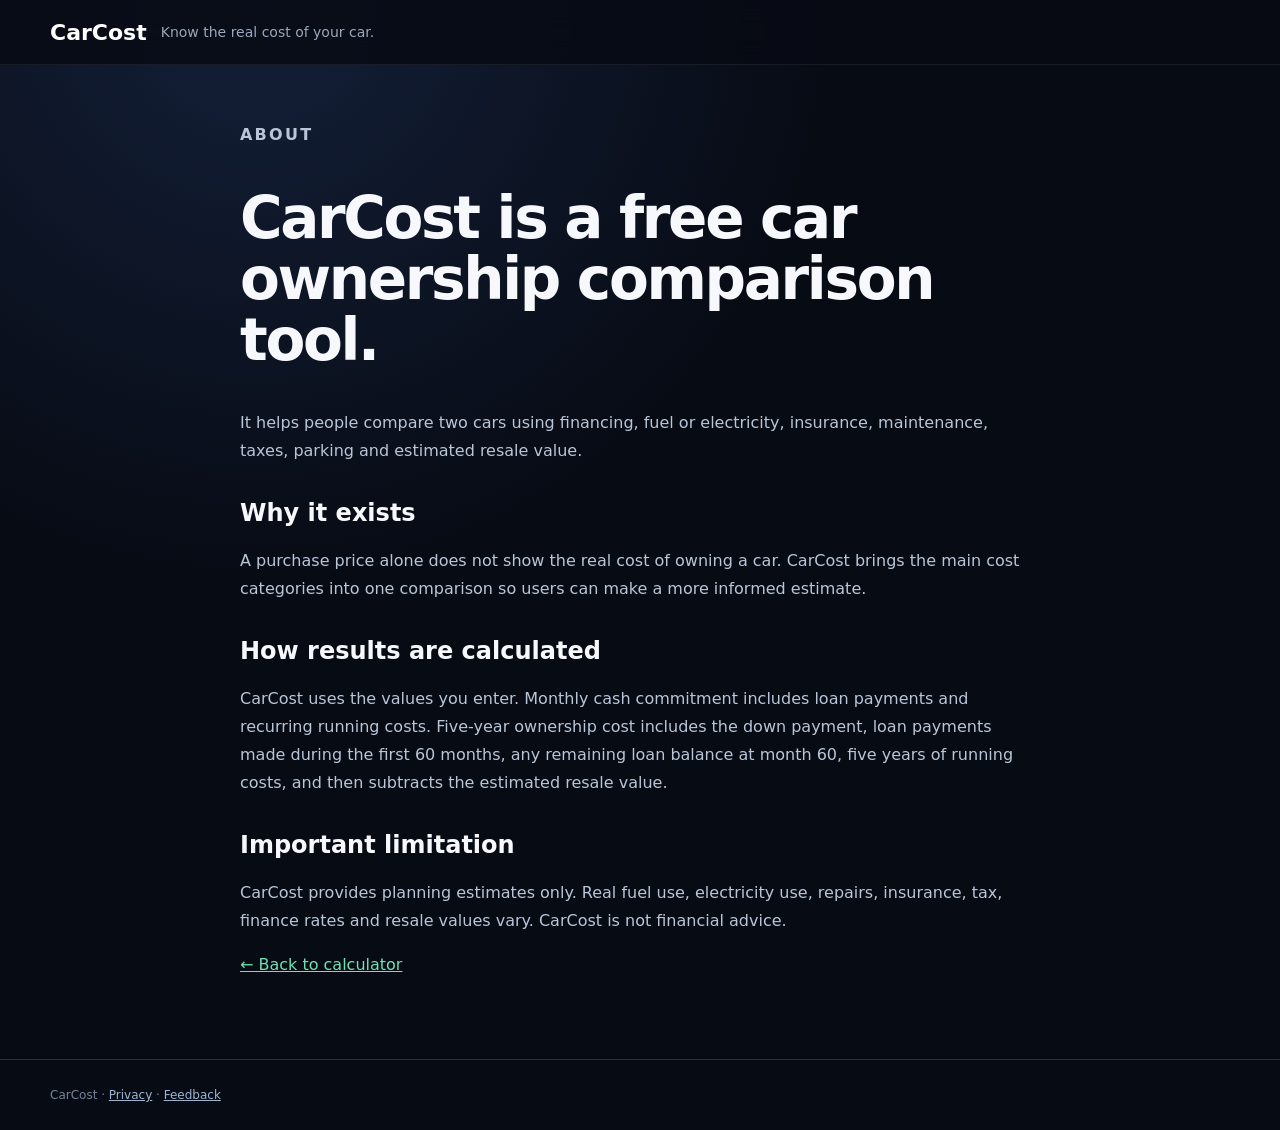
==== about.html @ c175a919 "Add trust and privacy pages" ====
<!doctype html>
<html lang="en">
<head>
  <meta charset="utf-8">
  <meta name="viewport" content="width=device-width,initial-scale=1">
  <title>About CarCost</title>
  <meta name="description" content="Learn how CarCost works and what its car ownership estimates mean.">
  <link rel="canonical" href="https://carcosttools.github.io/CarCost/about.html">
  <link rel="stylesheet" href="styles-v3-1.css">
</head>
<body>
<header class="topbar"><div class="wrap nav"><a class="brand" href="./">CarCost</a><span class="tagline">Know the real cost of your car.</span></div></header>
<main class="wrap legal-page">
  <p class="eyebrow">ABOUT</p>
  <h1>CarCost is a free car ownership comparison tool.</h1>
  <p>It helps people compare two cars using financing, fuel or electricity, insurance, maintenance, taxes, parking and estimated resale value.</p>
  <h2>Why it exists</h2>
  <p>A purchase price alone does not show the real cost of owning a car. CarCost brings the main cost categories into one comparison so users can make a more informed estimate.</p>
  <h2>How results are calculated</h2>
  <p>CarCost uses the values you enter. Monthly cash commitment includes loan payments and recurring running costs. Five-year ownership cost includes the down payment, loan payments made during the first 60 months, any remaining loan balance at month 60, five years of running costs, and then subtracts the estimated resale value.</p>
  <h2>Important limitation</h2>
  <p>CarCost provides planning estimates only. Real fuel use, electricity use, repairs, insurance, tax, finance rates and resale values vary. CarCost is not financial advice.</p>
  <p><a class="text-link" href="./">← Back to calculator</a></p>
</main>
<footer><div class="wrap">CarCost · <a href="privacy.html">Privacy</a> · <a href="https://github.com/carcosttools/CarCost/issues" target="_blank" rel="noopener">Feedback</a></div></footer>
</body>
</html>
---- styles-v3-1.css ----
*{box-sizing:border-box} :root{--bg:#070b14;--panel:#101827;--panel2:#0c1321;--text:#f6f8fc;--muted:#9aa8bd;--line:#243047;--accent:#70e1b2;--accent2:#7ab8ff;--warn:#ffc76b;--bad:#ff7d87} body{margin:0;background:radial-gradient(circle at 20% 0,#142039 0,#070b14 38%);color:var(--text);font-family:Inter,ui-sans-serif,system-ui,-apple-system,BlinkMacSystemFont,"Segoe UI",sans-serif}.wrap{width:min(1180px,calc(100% - 28px));margin:auto}.topbar{position:sticky;top:0;z-index:10;background:rgba(7,11,20,.86);backdrop-filter:blur(14px);border-bottom:1px solid rgba(255,255,255,.07)}.nav{height:64px;display:flex;align-items:center;gap:14px}.brand{font-size:22px;font-weight:900;color:#fff;text-decoration:none}.tagline{color:var(--muted);font-size:14px}.free{margin-left:auto;border:1px solid #285947;color:var(--accent);padding:6px 10px;border-radius:999px;font-size:12px;font-weight:800}.hero{padding:64px 0 34px;max-width:850px}.eyebrow{color:var(--accent);font-size:12px;font-weight:900;letter-spacing:.14em;margin:0 0 10px}.hero h1{font-size:clamp(38px,7vw,72px);line-height:.98;letter-spacing:-.055em;margin:0 0 20px}.hero h1 em{font-style:normal;color:var(--accent)}.hero>p:last-child{color:#b7c3d6;font-size:18px;line-height:1.65;max-width:760px}.card{background:linear-gradient(180deg,rgba(17,25,40,.96),rgba(11,18,31,.96));border:1px solid var(--line);border-radius:18px;box-shadow:0 18px 50px rgba(0,0,0,.18)}.settings{padding:16px;display:grid;grid-template-columns:1fr 1fr 1fr 1.2fr 1.2fr auto auto;gap:12px;align-items:end}.settings label,.form-grid label{font-size:12px;color:var(--muted);font-weight:700;display:grid;gap:7px}input,select{width:100%;background:#080e19;color:#fff;border:1px solid #2a3750;border-radius:10px;padding:12px;font:inherit;outline:none}input:focus,select:focus{border-color:var(--accent2);box-shadow:0 0 0 3px rgba(122,184,255,.12)}.btn{border:0;border-radius:10px;padding:12px 15px;font-weight:800;cursor:pointer;white-space:nowrap}.secondary{background:#17253a;color:#dce8fa;border:1px solid #30415e}.ghost{background:transparent;color:#aebbd0;border:1px solid #2b374c}.compare-grid,.result-grid{display:grid;grid-template-columns:1fr 1fr;gap:18px;margin-top:18px}.car-card{padding:20px}.car-head{display:flex;align-items:center;gap:10px;margin-bottom:18px}.car-dot{width:32px;height:32px;border-radius:9px;background:var(--accent);color:#062117;display:grid;place-items:center;font-weight:950}.car-card:nth-child(2) .car-dot{background:var(--accent2);color:#07172b}.car-name{font-size:21px;font-weight:900;background:transparent;border:0;padding:5px 4px}.form-grid{display:grid;grid-template-columns:1fr 1fr;gap:14px}.results{padding:56px 0 24px}.section-title{display:flex;align-items:end;justify-content:space-between;gap:20px}.section-title h2{font-size:34px;margin:0}.winner{margin-top:18px;padding:20px;display:flex;justify-content:space-between;align-items:center;gap:15px;border-color:#315a4d}.winner strong{font-size:20px}.winner span{color:var(--muted)}.result-card{padding:22px}.result-card h3{font-size:22px;margin:0 0 14px}.big{font-size:42px;font-weight:950;letter-spacing:-.04em}.muted,.fine{color:var(--muted)}.muted{font-size:12px}.metrics{margin:22px 0;display:grid;grid-template-columns:1fr 1fr;border:1px solid var(--line);border-radius:12px;overflow:hidden}.metrics div{padding:14px;border-bottom:1px solid var(--line)}.metrics div:nth-child(odd){border-right:1px solid var(--line)}.metrics div:nth-last-child(-n+2){border-bottom:0}.metrics span{display:block;color:var(--muted);font-size:11px;margin-bottom:5px}.metrics strong{font-size:16px}.score{padding:15px;background:#0a111e;border-radius:12px}.score>div:first-child{display:flex;justify-content:space-between}.track{height:8px;background:#202a3c;border-radius:999px;margin:10px 0;overflow:hidden}.track i{display:block;height:100%;width:0;background:linear-gradient(90deg,var(--bad),var(--warn),var(--accent));border-radius:999px}.score p{color:#aebbd0;font-size:12px;line-height:1.45;margin:8px 0 0}.breakdown{margin-top:18px}.bar-row{display:grid;grid-template-columns:105px 1fr 75px;gap:10px;align-items:center;margin:10px 0;font-size:12px}.bar-row span:first-child{color:#aebbd0}.bar{height:8px;background:#202a3c;border-radius:99px;overflow:hidden}.bar i{display:block;height:100%;background:#6e9fe3;border-radius:99px}.bar-row strong{text-align:right}.methodology{padding:22px;margin:18px 0 50px}.methodology h2{margin-top:0}.methodology p{color:#bdc8d8;line-height:1.6}.methodology .fine{font-size:12px}footer{border-top:1px solid var(--line);padding:28px 0;color:#75849a;font-size:12px}@media(max-width:900px){.settings{grid-template-columns:1fr 1fr}.compare-grid,.result-grid{grid-template-columns:1fr}.hero{padding-top:44px}}@media(max-width:560px){.tagline{display:none}.settings,.form-grid{grid-template-columns:1fr 1fr}.settings .btn{width:100%}.metrics{grid-template-columns:1fr}.metrics div,.metrics div:nth-child(odd){border-right:0;border-bottom:1px solid var(--line)}.metrics div:last-child{border-bottom:0}.bar-row{grid-template-columns:90px 1fr 65px}.big{font-size:36px}.section-title{align-items:start;flex-direction:column}.section-title .btn{width:100%}}
.info-section,.faq-section{padding:46px 0 8px}.info-section h2,.faq-section h2{font-size:34px;margin:0 0 18px;letter-spacing:-.03em}.info-grid{display:grid;grid-template-columns:repeat(3,1fr);gap:16px}.info-card{padding:20px}.info-card span{display:inline-grid;place-items:center;width:34px;height:34px;border-radius:10px;background:#14263a;color:var(--accent);font-size:12px;font-weight:900}.info-card h3{margin:16px 0 8px}.info-card p,.faq p{color:#afbdd1;line-height:1.6}.faq{padding:0 18px;margin:10px 0}.faq summary{cursor:pointer;font-weight:800;padding:17px 0}.faq p{margin:0;padding:0 0 18px}footer a{color:#9eb4d1}@media(max-width:900px){.info-grid{grid-template-columns:1fr}}

.trust-strip{display:grid;grid-template-columns:repeat(3,1fr);gap:0;margin-bottom:18px;overflow:hidden}
.trust-strip div{padding:17px 18px;border-right:1px solid var(--line)}
.trust-strip div:last-child{border-right:0}
.trust-strip strong{display:block;font-size:13px;color:var(--text);margin-bottom:4px}
.trust-strip span{display:block;color:var(--muted);font-size:12px;line-height:1.45}
.credibility-section{padding:46px 0 8px}
.credibility-section h2{font-size:34px;margin:0 0 18px;letter-spacing:-.03em}
.legal-page{max-width:800px;padding-top:56px;padding-bottom:64px}
.legal-page h1{font-size:clamp(38px,6vw,58px);line-height:1.05;letter-spacing:-.04em}
.legal-page h2{margin-top:34px}
.legal-page p{color:#b9c6d8;line-height:1.75;font-size:16px}
.text-link{color:var(--accent)}
@media(max-width:760px){.trust-strip{grid-template-columns:1fr}.trust-strip div{border-right:0;border-bottom:1px solid var(--line)}.trust-strip div:last-child{border-bottom:0}}
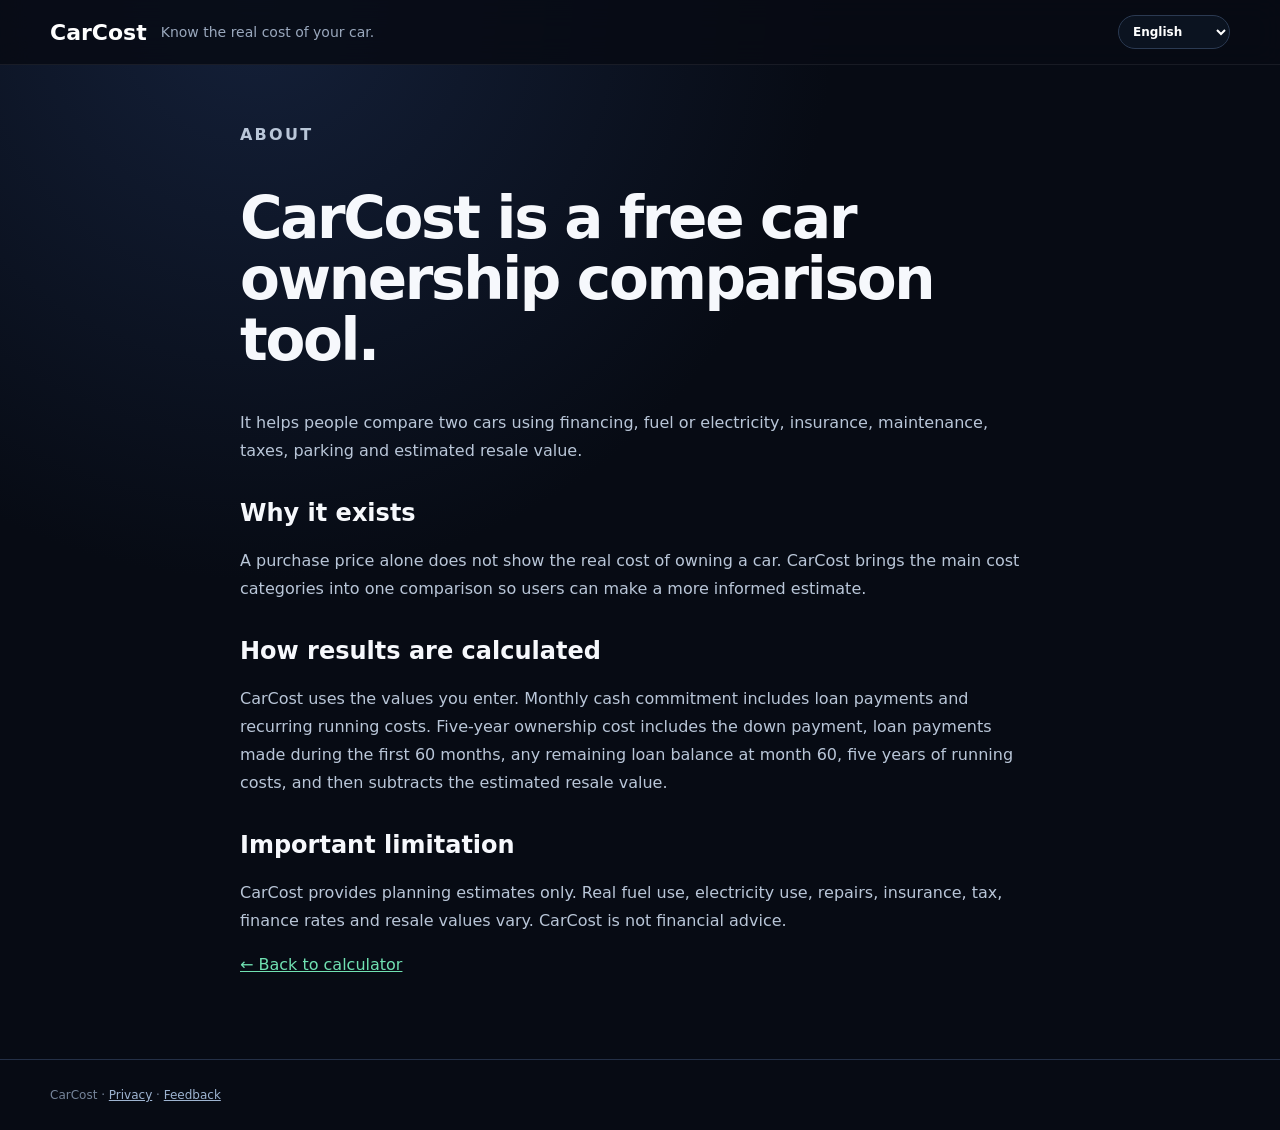
==== commit fafeb27a: "Add Greek and Chinese translations" ====
--- a/about.html
+++ b/about.html
@@ -6,10 +6,10 @@
   <title>About CarCost</title>
   <meta name="description" content="Learn how CarCost works and what its car ownership estimates mean.">
   <link rel="canonical" href="https://carcosttools.github.io/CarCost/about.html">
-  <link rel="stylesheet" href="styles-v3-1.css">
+  <link rel="stylesheet" href="styles-v3-2.css">
 </head>
 <body>
-<header class="topbar"><div class="wrap nav"><a class="brand" href="./">CarCost</a><span class="tagline">Know the real cost of your car.</span></div></header>
+<header class="topbar"><div class="wrap nav"><a class="brand" href="./">CarCost</a><span class="tagline" id="subTag">Know the real cost of your car.</span><div class="lang-wrap"><select id="language" class="lang-select" aria-label="Language"><option value="en">English</option><option value="el">Ελληνικά</option><option value="zh-CN">中文</option></select></div></div></header>
 <main class="wrap legal-page">
   <p class="eyebrow">ABOUT</p>
   <h1>CarCost is a free car ownership comparison tool.</h1>
@@ -23,5 +23,24 @@
   <p><a class="text-link" href="./">← Back to calculator</a></p>
 </main>
 <footer><div class="wrap">CarCost · <a href="privacy.html">Privacy</a> · <a href="https://github.com/carcosttools/CarCost/issues" target="_blank" rel="noopener">Feedback</a></div></footer>
-</body>
+<script>
+const pageTranslations={"en": ["ABOUT", "CarCost is a free car ownership comparison tool.", "It helps people compare two cars using financing, fuel or electricity, insurance, maintenance, taxes, parking and estimated resale value.", "Why it exists", "A purchase price alone does not show the real cost of owning a car. CarCost brings the main cost categories into one comparison so users can make a more informed estimate.", "How results are calculated", "CarCost uses the values you enter. Monthly cash commitment includes loan payments and recurring running costs. Five-year ownership cost includes the down payment, loan payments made during the first 60 months, any remaining loan balance at month 60, five years of running costs, and then subtracts the estimated resale value.", "Important limitation", "CarCost provides planning estimates only. Real fuel use, electricity use, repairs, insurance, tax, finance rates and resale values vary. CarCost is not financial advice.", "← Back to calculator"], "el": ["ΣΧΕΤΙΚΑ", "Το CarCost είναι ένα δωρεάν εργαλείο σύγκρισης κόστους ιδιοκτησίας αυτοκινήτου.", "Βοηθά τους χρήστες να συγκρίνουν δύο αυτοκίνητα με βάση χρηματοδότηση, καύσιμα ή ηλεκτρική ενέργεια, ασφάλιση, συντήρηση, φόρους, στάθμευση και εκτιμώμενη μεταπωλητική αξία.", "Γιατί δημιουργήθηκε", "Η τιμή αγοράς από μόνη της δεν δείχνει το πραγματικό κόστος ιδιοκτησίας. Το CarCost συγκεντρώνει τις βασικές κατηγορίες κόστους σε μία σύγκριση.", "Πώς υπολογίζονται τα αποτελέσματα", "Το CarCost χρησιμοποιεί τις τιμές που εισάγεις. Η μηνιαία ταμειακή επιβάρυνση περιλαμβάνει δόση δανείου και επαναλαμβανόμενα λειτουργικά έξοδα. Το κόστος πενταετίας περιλαμβάνει προκαταβολή, πληρωμές δανείου στους πρώτους 60 μήνες, τυχόν υπόλοιπο δανείου, πέντε χρόνια λειτουργικών εξόδων και αφαιρεί την εκτιμώμενη αξία μεταπώλησης.", "Σημαντικός περιορισμός", "Το CarCost παρέχει μόνο εκτιμήσεις σχεδιασμού. Η πραγματική κατανάλωση, οι επισκευές, η ασφάλιση, οι φόροι, τα επιτόκια και οι αξίες μεταπώλησης διαφέρουν. Δεν αποτελεί χρηματοοικονομική συμβουλή.", "← Πίσω στον υπολογιστή"], "zh-CN": ["关于", "CarCost 是一个免费的汽车持有成本比较工具。", "它帮助用户通过融资、燃油或电费、保险、保养、税费、停车以及预计转售价值来比较两辆车。", "为什么创建它", "购车价格本身无法反映真实持车成本。CarCost 把主要成本项目放在同一处比较，帮助用户做出更清晰的估算。", "结果如何计算", "CarCost 使用你输入的数据。每月现金支出包括贷款付款和经常性运行成本。五年持有成本包括首付、前 60 个月的贷款付款、60 个月时剩余贷款余额、五年的运行成本，并减去预计转售价值。", "重要说明", "CarCost 仅提供规划估算。实际能耗、维修、保险、税费、融资利率和转售价值会有所不同。CarCost 不构成财务建议。", "← 返回计算器"]};
+function applyPageLang(lang){
+ if(!pageTranslations[lang]) lang="en";
+ document.documentElement.lang=lang; localStorage.setItem("carcost_lang",lang);
+ document.getElementById("language").value=lang;
+ document.getElementById("subTag").textContent=lang==="el"?"Μάθε το πραγματικό κόστος του αυτοκινήτου σου.":lang==="zh-CN"?"了解你的汽车真实成本。":"Know the real cost of your car.";
+ const t=pageTranslations[lang];
+ const main=document.querySelector("main");
+ const els=[...main.querySelectorAll(".eyebrow,h1,h2,p:not(.eyebrow)")];
+ let ti=0;
+ for(const el of els){
+   if(el.querySelector("a")){ if(t[t.length-1]) el.querySelector("a").textContent=t[t.length-1]; continue; }
+   if(ti<t.length-1) el.textContent=t[ti++];
+ }
+ const u=new URL(location.href);u.searchParams.set("lang",lang);history.replaceState(null,"",u);
+}
+document.getElementById("language").addEventListener("change",e=>applyPageLang(e.target.value));
+const q=new URLSearchParams(location.search).get("lang");applyPageLang(q||localStorage.getItem("carcost_lang")||"en");
+</script></body>
 </html>
--- a/styles-v3-2.css
+++ b/styles-v3-2.css
@@ -0,0 +1,20 @@
+*{box-sizing:border-box} :root{--bg:#070b14;--panel:#101827;--panel2:#0c1321;--text:#f6f8fc;--muted:#9aa8bd;--line:#243047;--accent:#70e1b2;--accent2:#7ab8ff;--warn:#ffc76b;--bad:#ff7d87} body{margin:0;background:radial-gradient(circle at 20% 0,#142039 0,#070b14 38%);color:var(--text);font-family:Inter,ui-sans-serif,system-ui,-apple-system,BlinkMacSystemFont,"Segoe UI",sans-serif}.wrap{width:min(1180px,calc(100% - 28px));margin:auto}.topbar{position:sticky;top:0;z-index:10;background:rgba(7,11,20,.86);backdrop-filter:blur(14px);border-bottom:1px solid rgba(255,255,255,.07)}.nav{height:64px;display:flex;align-items:center;gap:14px}.brand{font-size:22px;font-weight:900;color:#fff;text-decoration:none}.tagline{color:var(--muted);font-size:14px}.free{margin-left:auto;border:1px solid #285947;color:var(--accent);padding:6px 10px;border-radius:999px;font-size:12px;font-weight:800}.hero{padding:64px 0 34px;max-width:850px}.eyebrow{color:var(--accent);font-size:12px;font-weight:900;letter-spacing:.14em;margin:0 0 10px}.hero h1{font-size:clamp(38px,7vw,72px);line-height:.98;letter-spacing:-.055em;margin:0 0 20px}.hero h1 em{font-style:normal;color:var(--accent)}.hero>p:last-child{color:#b7c3d6;font-size:18px;line-height:1.65;max-width:760px}.card{background:linear-gradient(180deg,rgba(17,25,40,.96),rgba(11,18,31,.96));border:1px solid var(--line);border-radius:18px;box-shadow:0 18px 50px rgba(0,0,0,.18)}.settings{padding:16px;display:grid;grid-template-columns:1fr 1fr 1fr 1.2fr 1.2fr auto auto;gap:12px;align-items:end}.settings label,.form-grid label{font-size:12px;color:var(--muted);font-weight:700;display:grid;gap:7px}input,select{width:100%;background:#080e19;color:#fff;border:1px solid #2a3750;border-radius:10px;padding:12px;font:inherit;outline:none}input:focus,select:focus{border-color:var(--accent2);box-shadow:0 0 0 3px rgba(122,184,255,.12)}.btn{border:0;border-radius:10px;padding:12px 15px;font-weight:800;cursor:pointer;white-space:nowrap}.secondary{background:#17253a;color:#dce8fa;border:1px solid #30415e}.ghost{background:transparent;color:#aebbd0;border:1px solid #2b374c}.compare-grid,.result-grid{display:grid;grid-template-columns:1fr 1fr;gap:18px;margin-top:18px}.car-card{padding:20px}.car-head{display:flex;align-items:center;gap:10px;margin-bottom:18px}.car-dot{width:32px;height:32px;border-radius:9px;background:var(--accent);color:#062117;display:grid;place-items:center;font-weight:950}.car-card:nth-child(2) .car-dot{background:var(--accent2);color:#07172b}.car-name{font-size:21px;font-weight:900;background:transparent;border:0;padding:5px 4px}.form-grid{display:grid;grid-template-columns:1fr 1fr;gap:14px}.results{padding:56px 0 24px}.section-title{display:flex;align-items:end;justify-content:space-between;gap:20px}.section-title h2{font-size:34px;margin:0}.winner{margin-top:18px;padding:20px;display:flex;justify-content:space-between;align-items:center;gap:15px;border-color:#315a4d}.winner strong{font-size:20px}.winner span{color:var(--muted)}.result-card{padding:22px}.result-card h3{font-size:22px;margin:0 0 14px}.big{font-size:42px;font-weight:950;letter-spacing:-.04em}.muted,.fine{color:var(--muted)}.muted{font-size:12px}.metrics{margin:22px 0;display:grid;grid-template-columns:1fr 1fr;border:1px solid var(--line);border-radius:12px;overflow:hidden}.metrics div{padding:14px;border-bottom:1px solid var(--line)}.metrics div:nth-child(odd){border-right:1px solid var(--line)}.metrics div:nth-last-child(-n+2){border-bottom:0}.metrics span{display:block;color:var(--muted);font-size:11px;margin-bottom:5px}.metrics strong{font-size:16px}.score{padding:15px;background:#0a111e;border-radius:12px}.score>div:first-child{display:flex;justify-content:space-between}.track{height:8px;background:#202a3c;border-radius:999px;margin:10px 0;overflow:hidden}.track i{display:block;height:100%;width:0;background:linear-gradient(90deg,var(--bad),var(--warn),var(--accent));border-radius:999px}.score p{color:#aebbd0;font-size:12px;line-height:1.45;margin:8px 0 0}.breakdown{margin-top:18px}.bar-row{display:grid;grid-template-columns:105px 1fr 75px;gap:10px;align-items:center;margin:10px 0;font-size:12px}.bar-row span:first-child{color:#aebbd0}.bar{height:8px;background:#202a3c;border-radius:99px;overflow:hidden}.bar i{display:block;height:100%;background:#6e9fe3;border-radius:99px}.bar-row strong{text-align:right}.methodology{padding:22px;margin:18px 0 50px}.methodology h2{margin-top:0}.methodology p{color:#bdc8d8;line-height:1.6}.methodology .fine{font-size:12px}footer{border-top:1px solid var(--line);padding:28px 0;color:#75849a;font-size:12px}@media(max-width:900px){.settings{grid-template-columns:1fr 1fr}.compare-grid,.result-grid{grid-template-columns:1fr}.hero{padding-top:44px}}@media(max-width:560px){.tagline{display:none}.settings,.form-grid{grid-template-columns:1fr 1fr}.settings .btn{width:100%}.metrics{grid-template-columns:1fr}.metrics div,.metrics div:nth-child(odd){border-right:0;border-bottom:1px solid var(--line)}.metrics div:last-child{border-bottom:0}.bar-row{grid-template-columns:90px 1fr 65px}.big{font-size:36px}.section-title{align-items:start;flex-direction:column}.section-title .btn{width:100%}}
+.info-section,.faq-section{padding:46px 0 8px}.info-section h2,.faq-section h2{font-size:34px;margin:0 0 18px;letter-spacing:-.03em}.info-grid{display:grid;grid-template-columns:repeat(3,1fr);gap:16px}.info-card{padding:20px}.info-card span{display:inline-grid;place-items:center;width:34px;height:34px;border-radius:10px;background:#14263a;color:var(--accent);font-size:12px;font-weight:900}.info-card h3{margin:16px 0 8px}.info-card p,.faq p{color:#afbdd1;line-height:1.6}.faq{padding:0 18px;margin:10px 0}.faq summary{cursor:pointer;font-weight:800;padding:17px 0}.faq p{margin:0;padding:0 0 18px}footer a{color:#9eb4d1}@media(max-width:900px){.info-grid{grid-template-columns:1fr}}
+
+.trust-strip{display:grid;grid-template-columns:repeat(3,1fr);gap:0;margin-bottom:18px;overflow:hidden}
+.trust-strip div{padding:17px 18px;border-right:1px solid var(--line)}
+.trust-strip div:last-child{border-right:0}
+.trust-strip strong{display:block;font-size:13px;color:var(--text);margin-bottom:4px}
+.trust-strip span{display:block;color:var(--muted);font-size:12px;line-height:1.45}
+.credibility-section{padding:46px 0 8px}
+.credibility-section h2{font-size:34px;margin:0 0 18px;letter-spacing:-.03em}
+.legal-page{max-width:800px;padding-top:56px;padding-bottom:64px}
+.legal-page h1{font-size:clamp(38px,6vw,58px);line-height:1.05;letter-spacing:-.04em}
+.legal-page h2{margin-top:34px}
+.legal-page p{color:#b9c6d8;line-height:1.75;font-size:16px}
+.text-link{color:var(--accent)}
+@media(max-width:760px){.trust-strip{grid-template-columns:1fr}.trust-strip div{border-right:0;border-bottom:1px solid var(--line)}.trust-strip div:last-child{border-bottom:0}}
+
+.lang-wrap{margin-left:auto}.lang-select{min-width:112px;padding:8px 10px;border-radius:999px;background:#0b1320;border:1px solid #2b3a52;color:#fff;font-size:12px;font-weight:800}
+.nav .free{margin-left:0}.sr-only{position:absolute;width:1px;height:1px;padding:0;margin:-1px;overflow:hidden;clip:rect(0,0,0,0);white-space:nowrap;border:0}
+@media(max-width:560px){.lang-select{min-width:96px}.nav{gap:8px}.free{display:none}}
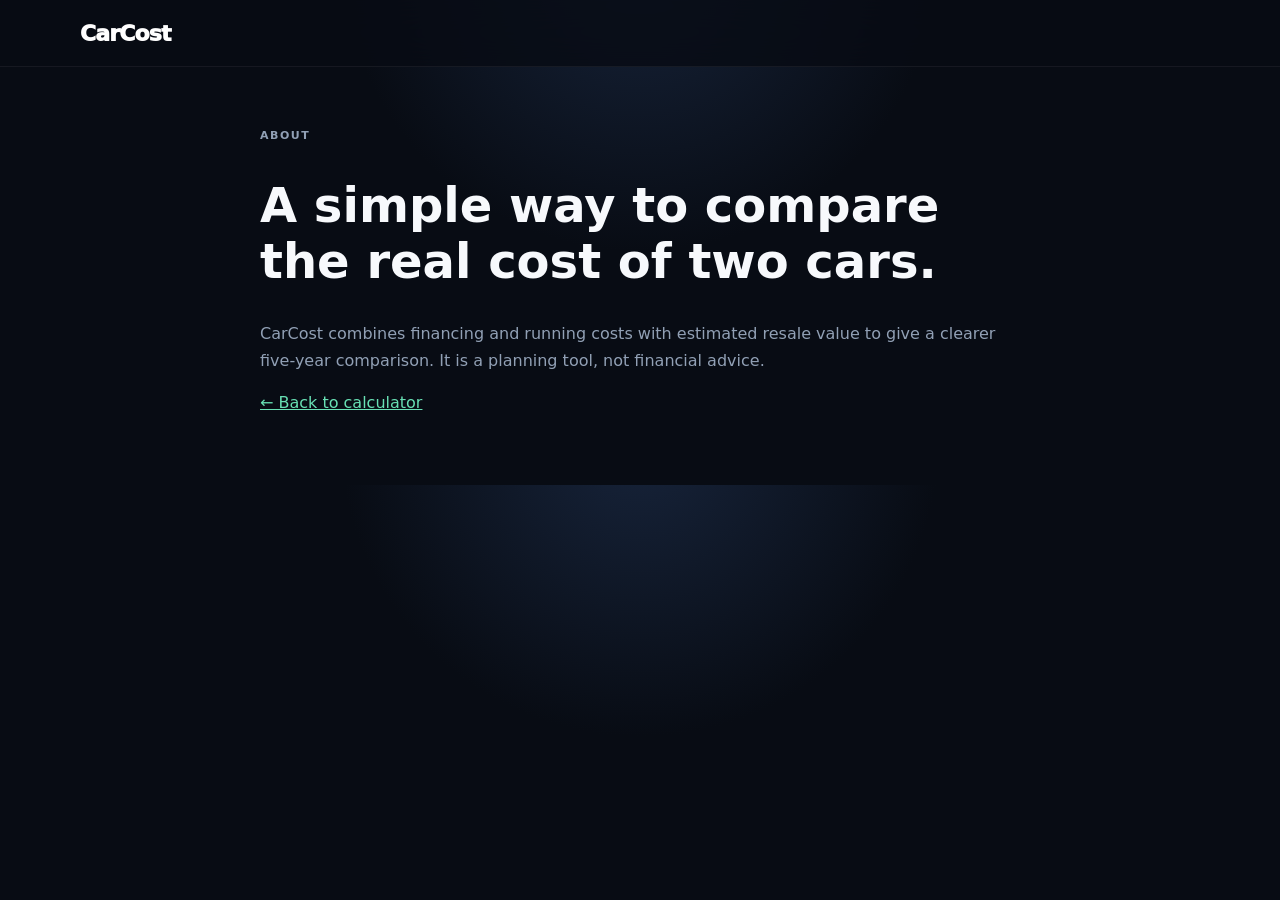
==== commit 2f73c1e5: "Redesign CarCost for a simpler user experience" ====
--- a/about.html
+++ b/about.html
@@ -1,46 +1 @@
-<!doctype html>
-<html lang="en">
-<head>
-  <meta charset="utf-8">
-  <meta name="viewport" content="width=device-width,initial-scale=1">
-  <title>About CarCost</title>
-  <meta name="description" content="Learn how CarCost works and what its car ownership estimates mean.">
-  <link rel="canonical" href="https://carcosttools.github.io/CarCost/about.html">
-  <link rel="stylesheet" href="styles-v3-2.css">
-</head>
-<body>
-<header class="topbar"><div class="wrap nav"><a class="brand" href="./">CarCost</a><span class="tagline" id="subTag">Know the real cost of your car.</span><div class="lang-wrap"><select id="language" class="lang-select" aria-label="Language"><option value="en">English</option><option value="el">Ελληνικά</option><option value="zh-CN">中文</option></select></div></div></header>
-<main class="wrap legal-page">
-  <p class="eyebrow">ABOUT</p>
-  <h1>CarCost is a free car ownership comparison tool.</h1>
-  <p>It helps people compare two cars using financing, fuel or electricity, insurance, maintenance, taxes, parking and estimated resale value.</p>
-  <h2>Why it exists</h2>
-  <p>A purchase price alone does not show the real cost of owning a car. CarCost brings the main cost categories into one comparison so users can make a more informed estimate.</p>
-  <h2>How results are calculated</h2>
-  <p>CarCost uses the values you enter. Monthly cash commitment includes loan payments and recurring running costs. Five-year ownership cost includes the down payment, loan payments made during the first 60 months, any remaining loan balance at month 60, five years of running costs, and then subtracts the estimated resale value.</p>
-  <h2>Important limitation</h2>
-  <p>CarCost provides planning estimates only. Real fuel use, electricity use, repairs, insurance, tax, finance rates and resale values vary. CarCost is not financial advice.</p>
-  <p><a class="text-link" href="./">← Back to calculator</a></p>
-</main>
-<footer><div class="wrap">CarCost · <a href="privacy.html">Privacy</a> · <a href="https://github.com/carcosttools/CarCost/issues" target="_blank" rel="noopener">Feedback</a></div></footer>
-<script>
-const pageTranslations={"en": ["ABOUT", "CarCost is a free car ownership comparison tool.", "It helps people compare two cars using financing, fuel or electricity, insurance, maintenance, taxes, parking and estimated resale value.", "Why it exists", "A purchase price alone does not show the real cost of owning a car. CarCost brings the main cost categories into one comparison so users can make a more informed estimate.", "How results are calculated", "CarCost uses the values you enter. Monthly cash commitment includes loan payments and recurring running costs. Five-year ownership cost includes the down payment, loan payments made during the first 60 months, any remaining loan balance at month 60, five years of running costs, and then subtracts the estimated resale value.", "Important limitation", "CarCost provides planning estimates only. Real fuel use, electricity use, repairs, insurance, tax, finance rates and resale values vary. CarCost is not financial advice.", "← Back to calculator"], "el": ["ΣΧΕΤΙΚΑ", "Το CarCost είναι ένα δωρεάν εργαλείο σύγκρισης κόστους ιδιοκτησίας αυτοκινήτου.", "Βοηθά τους χρήστες να συγκρίνουν δύο αυτοκίνητα με βάση χρηματοδότηση, καύσιμα ή ηλεκτρική ενέργεια, ασφάλιση, συντήρηση, φόρους, στάθμευση και εκτιμώμενη μεταπωλητική αξία.", "Γιατί δημιουργήθηκε", "Η τιμή αγοράς από μόνη της δεν δείχνει το πραγματικό κόστος ιδιοκτησίας. Το CarCost συγκεντρώνει τις βασικές κατηγορίες κόστους σε μία σύγκριση.", "Πώς υπολογίζονται τα αποτελέσματα", "Το CarCost χρησιμοποιεί τις τιμές που εισάγεις. Η μηνιαία ταμειακή επιβάρυνση περιλαμβάνει δόση δανείου και επαναλαμβανόμενα λειτουργικά έξοδα. Το κόστος πενταετίας περιλαμβάνει προκαταβολή, πληρωμές δανείου στους πρώτους 60 μήνες, τυχόν υπόλοιπο δανείου, πέντε χρόνια λειτουργικών εξόδων και αφαιρεί την εκτιμώμενη αξία μεταπώλησης.", "Σημαντικός περιορισμός", "Το CarCost παρέχει μόνο εκτιμήσεις σχεδιασμού. Η πραγματική κατανάλωση, οι επισκευές, η ασφάλιση, οι φόροι, τα επιτόκια και οι αξίες μεταπώλησης διαφέρουν. Δεν αποτελεί χρηματοοικονομική συμβουλή.", "← Πίσω στον υπολογιστή"], "zh-CN": ["关于", "CarCost 是一个免费的汽车持有成本比较工具。", "它帮助用户通过融资、燃油或电费、保险、保养、税费、停车以及预计转售价值来比较两辆车。", "为什么创建它", "购车价格本身无法反映真实持车成本。CarCost 把主要成本项目放在同一处比较，帮助用户做出更清晰的估算。", "结果如何计算", "CarCost 使用你输入的数据。每月现金支出包括贷款付款和经常性运行成本。五年持有成本包括首付、前 60 个月的贷款付款、60 个月时剩余贷款余额、五年的运行成本，并减去预计转售价值。", "重要说明", "CarCost 仅提供规划估算。实际能耗、维修、保险、税费、融资利率和转售价值会有所不同。CarCost 不构成财务建议。", "← 返回计算器"]};
-function applyPageLang(lang){
- if(!pageTranslations[lang]) lang="en";
- document.documentElement.lang=lang; localStorage.setItem("carcost_lang",lang);
- document.getElementById("language").value=lang;
- document.getElementById("subTag").textContent=lang==="el"?"Μάθε το πραγματικό κόστος του αυτοκινήτου σου.":lang==="zh-CN"?"了解你的汽车真实成本。":"Know the real cost of your car.";
- const t=pageTranslations[lang];
- const main=document.querySelector("main");
- const els=[...main.querySelectorAll(".eyebrow,h1,h2,p:not(.eyebrow)")];
- let ti=0;
- for(const el of els){
-   if(el.querySelector("a")){ if(t[t.length-1]) el.querySelector("a").textContent=t[t.length-1]; continue; }
-   if(ti<t.length-1) el.textContent=t[ti++];
- }
- const u=new URL(location.href);u.searchParams.set("lang",lang);history.replaceState(null,"",u);
-}
-document.getElementById("language").addEventListener("change",e=>applyPageLang(e.target.value));
-const q=new URLSearchParams(location.search).get("lang");applyPageLang(q||localStorage.getItem("carcost_lang")||"en");
-</script></body>
-</html>+<!doctype html><html lang="en"><head><meta charset="utf-8"><meta name="viewport" content="width=device-width,initial-scale=1"><title>About CarCost</title><link rel="stylesheet" href="styles-v4.css"></head><body><header class="site-header"><div class="shell nav"><a class="brand" href="./">CarCost</a></div></header><main class="shell simple-trust" style="text-align:left;max-width:760px"><p class="kicker">ABOUT</p><h1 style="font-size:48px">A simple way to compare the real cost of two cars.</h1><p>CarCost combines financing and running costs with estimated resale value to give a clearer five-year comparison. It is a planning tool, not financial advice.</p><p><a href="./" style="color:#68e0b4">← Back to calculator</a></p></main></body></html>
--- a/styles-v4.css
+++ b/styles-v4.css
@@ -0,0 +1 @@
+*{box-sizing:border-box}:root{--bg:#080c14;--panel:#0f1623;--panel2:#121b2b;--text:#f7f9fc;--muted:#91a0b5;--line:#233047;--mint:#68e0b4;--blue:#79b8ff;--danger:#ff7f88;--shadow:0 20px 70px rgba(0,0,0,.2)}html{scroll-behavior:smooth}body{margin:0;background:radial-gradient(circle at 50% -10%,#17243b 0,#080c14 36%);color:var(--text);font-family:Inter,ui-sans-serif,system-ui,-apple-system,BlinkMacSystemFont,"Segoe UI",sans-serif;-webkit-font-smoothing:antialiased}.shell{width:min(1120px,calc(100% - 28px));margin:auto}.site-header{position:sticky;top:0;z-index:20;background:rgba(8,12,20,.82);backdrop-filter:blur(18px);border-bottom:1px solid rgba(255,255,255,.06)}.nav{height:66px;display:flex;align-items:center;justify-content:space-between;gap:16px}.brand{color:#fff;text-decoration:none;font-size:22px;font-weight:950;letter-spacing:-.04em}.nav-actions{display:flex;align-items:center;gap:10px}.compact-select,.privacy-pill{font-size:12px;font-weight:800}.compact-select{width:auto;padding:8px 34px 8px 12px;border-radius:999px}.privacy-pill{color:var(--mint);border:1px solid #2e594d;padding:8px 11px;border-radius:999px}.hero{padding:72px 0 30px;max-width:850px}.kicker,.section-kicker{color:var(--mint);font-weight:900;letter-spacing:.14em;font-size:11px;margin:0 0 12px}.hero h1{font-size:clamp(44px,8vw,78px);line-height:.94;letter-spacing:-.06em;margin:0 0 22px}.hero h1 em{font-style:normal;color:var(--mint)}.hero-copy{font-size:18px;line-height:1.65;color:#b9c4d4;max-width:760px}.hero-trust{display:flex;flex-wrap:wrap;gap:14px 22px;margin-top:22px;color:#91a0b5;font-size:13px}.card{background:linear-gradient(180deg,rgba(17,25,40,.97),rgba(10,16,28,.97));border:1px solid var(--line);border-radius:20px;box-shadow:var(--shadow)}.setup{display:grid;grid-template-columns:1fr 1fr 1fr auto;gap:12px;padding:16px;align-items:end;margin-bottom:18px}.field{display:grid;gap:7px}.field label{font-size:11px;color:var(--muted);font-weight:800}input,select{width:100%;background:#080e18;color:#fff;border:1px solid #2a3851;border-radius:11px;padding:12px 13px;font:inherit;outline:none}input:focus,select:focus{border-color:var(--blue);box-shadow:0 0 0 3px rgba(121,184,255,.1)}.btn{border:0;border-radius:11px;padding:12px 16px;font-weight:900;cursor:pointer}.primary{background:var(--mint);color:#052319}.secondary{background:#17253a;color:#dce8fa;border:1px solid #30415e}.ghost{background:transparent;color:#b2bfd1;border:1px solid #2b374c}.compare{display:grid;grid-template-columns:1fr 1fr;gap:18px}.car-card{padding:20px}.car-top{display:flex;align-items:center;gap:10px;margin-bottom:18px}.badge{width:32px;height:32px;border-radius:10px;display:inline-grid;place-items:center;font-weight:950;font-size:13px}.badge-a{background:var(--mint);color:#052319}.badge-b{background:var(--blue);color:#07182b}.car-name{border:0;background:transparent;font-size:21px;font-weight:950;padding:4px 2px}.quick-grid,.advanced-grid{display:grid;grid-template-columns:1fr 1fr;gap:13px}.advanced{margin-top:14px;border-top:1px solid var(--line);padding-top:12px}.advanced summary{cursor:pointer;color:#b6c4d7;font-size:12px;font-weight:900;list-style:none}.advanced summary::-webkit-details-marker{display:none}.advanced summary:after{content:"+";float:right;color:var(--mint);font-size:18px}.advanced[open] summary:after{content:"−"}.advanced-grid{padding-top:14px}.wide{grid-column:1/-1}.results{margin-top:20px;padding:22px}.winner{padding:14px 16px;border-radius:14px;background:#0a1320;border:1px solid #234638;margin-bottom:18px;display:flex;justify-content:space-between;gap:15px;align-items:center}.winner strong{font-size:18px}.winner span{color:var(--muted);font-size:13px;text-align:right}.result-grid{display:grid;grid-template-columns:1fr 1fr;gap:16px}.result-column{padding:18px;border:1px solid var(--line);border-radius:16px;background:#0b121f}.result-label{display:flex;align-items:center;gap:10px}.price-result{font-size:44px;font-weight:950;letter-spacing:-.05em;margin-top:18px}.result-sub{font-size:12px;color:var(--muted)}.mini-stats{display:grid;grid-template-columns:1fr 1fr;gap:10px;margin-top:18px}.mini-stats div{padding:12px;background:#0e1726;border-radius:11px}.mini-stats span{display:block;color:var(--muted);font-size:10px;margin-bottom:4px}.result-actions{display:flex;gap:10px;margin-top:16px}.budget{margin-top:20px;padding:22px;display:grid;grid-template-columns:1.1fr 1fr;gap:22px;align-items:center}.budget h2{margin:0 0 8px;font-size:28px}.budget p:not(.section-kicker){margin:0;color:var(--muted);line-height:1.5}.budget-fields{display:grid;grid-template-columns:1fr 1fr;gap:12px}.affordability{grid-column:1/-1;padding:14px 16px;border-radius:13px;background:#0b1421;border:1px solid var(--line);display:flex;justify-content:space-between;gap:15px}.affordability.hidden{display:none}.simple-trust{text-align:center;padding:60px 0 52px;max-width:720px;margin:auto}.simple-trust h2{font-size:34px;letter-spacing:-.04em;margin-bottom:10px}.simple-trust p{color:var(--muted);line-height:1.65}.footer-links{display:flex;justify-content:center;gap:18px;margin-top:18px}.footer-links a,footer a{color:#a9bdd7;text-decoration:none}footer{border-top:1px solid var(--line);padding:24px 0;color:#6f7d91;font-size:12px}@media(max-width:900px){.setup{grid-template-columns:1fr 1fr}.compare{grid-template-columns:1fr}.budget{grid-template-columns:1fr}}@media(max-width:560px){.privacy-pill{display:none}.hero{padding-top:50px}.hero h1{font-size:48px}.setup,.quick-grid,.advanced-grid,.budget-fields,.result-grid{grid-template-columns:1fr}.setup .btn{width:100%}.price-result{font-size:38px}.winner{align-items:flex-start;flex-direction:column}.winner span{text-align:left}.result-actions{display:grid;grid-template-columns:1fr 1fr}.mini-stats{grid-template-columns:1fr 1fr}}
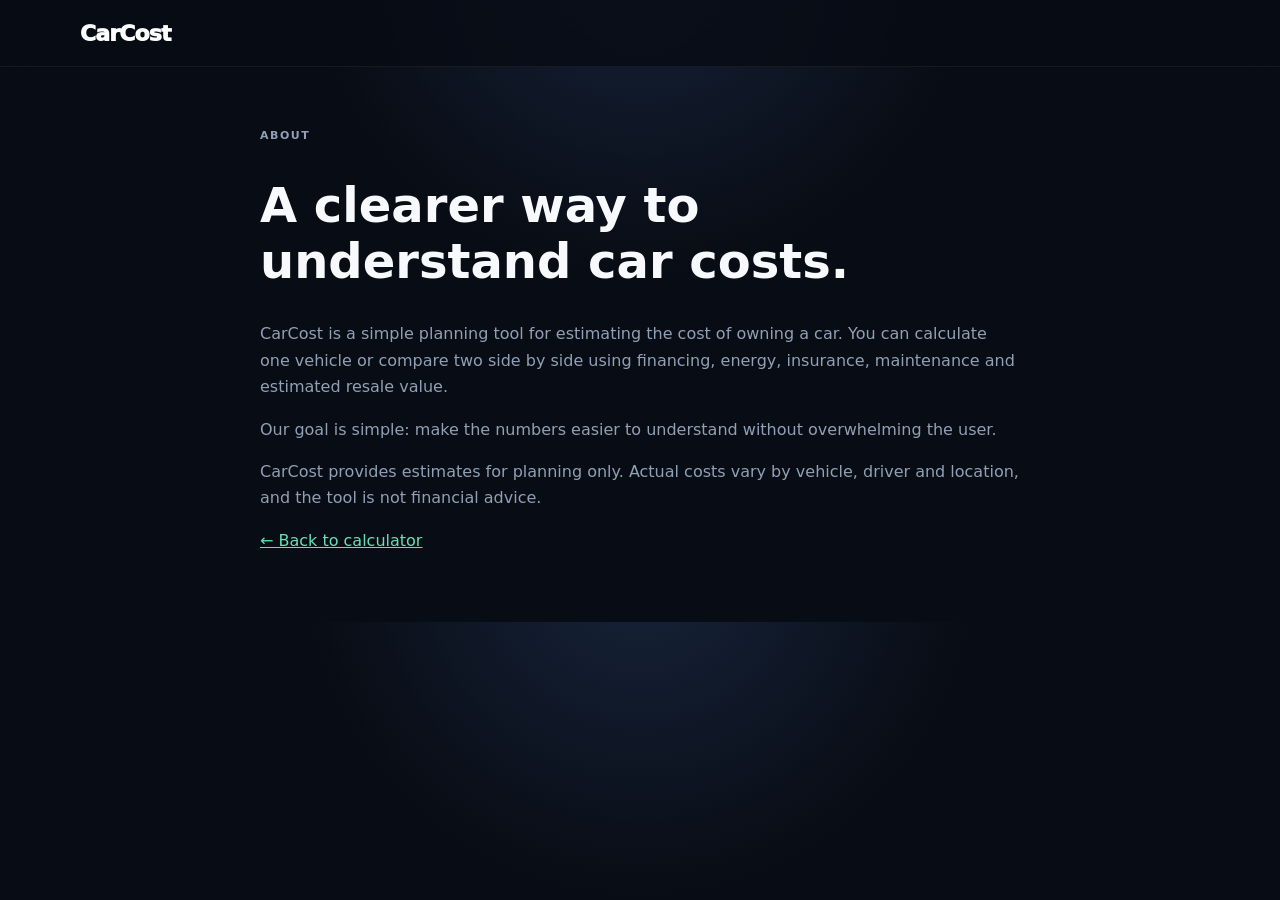
==== commit 115ac7df: "Polish website copy and messaging" ====
--- a/about.html
+++ b/about.html
@@ -1 +1 @@
-<!doctype html><html lang="en"><head><meta charset="utf-8"><meta name="viewport" content="width=device-width,initial-scale=1"><title>About CarCost</title><link rel="stylesheet" href="styles-v4.css"></head><body><header class="site-header"><div class="shell nav"><a class="brand" href="./">CarCost</a></div></header><main class="shell simple-trust" style="text-align:left;max-width:760px"><p class="kicker">ABOUT</p><h1 style="font-size:48px">A simple way to compare the real cost of two cars.</h1><p>CarCost combines financing and running costs with estimated resale value to give a clearer five-year comparison. It is a planning tool, not financial advice.</p><p><a href="./" style="color:#68e0b4">← Back to calculator</a></p></main></body></html>+<!doctype html><html lang="en"><head><meta charset="utf-8"><meta name="viewport" content="width=device-width,initial-scale=1"><title>About CarCost</title><meta name="description" content="About CarCost, a simple tool for estimating the real cost of owning a car."><link rel="stylesheet" href="styles-v4-3.css"></head><body><header class="site-header"><div class="shell nav"><a class="brand" href="./">CarCost</a></div></header><main class="shell simple-trust" style="text-align:left;max-width:760px"><p class="kicker">ABOUT</p><h1 style="font-size:48px">A clearer way to understand car costs.</h1><p>CarCost is a simple planning tool for estimating the cost of owning a car. You can calculate one vehicle or compare two side by side using financing, energy, insurance, maintenance and estimated resale value.</p><p>Our goal is simple: make the numbers easier to understand without overwhelming the user.</p><p>CarCost provides estimates for planning only. Actual costs vary by vehicle, driver and location, and the tool is not financial advice.</p><p><a href="./" style="color:#68e0b4">← Back to calculator</a></p></main></body></html>
--- a/styles-v4-3.css
+++ b/styles-v4-3.css
@@ -0,0 +1,23 @@
+*{box-sizing:border-box}:root{--bg:#080c14;--panel:#0f1623;--panel2:#121b2b;--text:#f7f9fc;--muted:#91a0b5;--line:#233047;--mint:#68e0b4;--blue:#79b8ff;--danger:#ff7f88;--shadow:0 20px 70px rgba(0,0,0,.2)}html{scroll-behavior:smooth}body{margin:0;background:radial-gradient(circle at 50% -10%,#17243b 0,#080c14 36%);color:var(--text);font-family:Inter,ui-sans-serif,system-ui,-apple-system,BlinkMacSystemFont,"Segoe UI",sans-serif;-webkit-font-smoothing:antialiased}.shell{width:min(1120px,calc(100% - 28px));margin:auto}.site-header{position:sticky;top:0;z-index:20;background:rgba(8,12,20,.82);backdrop-filter:blur(18px);border-bottom:1px solid rgba(255,255,255,.06)}.nav{height:66px;display:flex;align-items:center;justify-content:space-between;gap:16px}.brand{color:#fff;text-decoration:none;font-size:22px;font-weight:950;letter-spacing:-.04em}.nav-actions{display:flex;align-items:center;gap:10px}.compact-select,.privacy-pill{font-size:12px;font-weight:800}.compact-select{width:auto;padding:8px 34px 8px 12px;border-radius:999px}.privacy-pill{color:var(--mint);border:1px solid #2e594d;padding:8px 11px;border-radius:999px}.hero{padding:72px 0 30px;max-width:850px}.kicker,.section-kicker{color:var(--mint);font-weight:900;letter-spacing:.14em;font-size:11px;margin:0 0 12px}.hero h1{font-size:clamp(44px,8vw,78px);line-height:.94;letter-spacing:-.06em;margin:0 0 22px}.hero h1 em{font-style:normal;color:var(--mint)}.hero-copy{font-size:18px;line-height:1.65;color:#b9c4d4;max-width:760px}.hero-trust{display:flex;flex-wrap:wrap;gap:14px 22px;margin-top:22px;color:#91a0b5;font-size:13px}.card{background:linear-gradient(180deg,rgba(17,25,40,.97),rgba(10,16,28,.97));border:1px solid var(--line);border-radius:20px;box-shadow:var(--shadow)}.setup{display:grid;grid-template-columns:1fr 1fr 1fr auto;gap:12px;padding:16px;align-items:end;margin-bottom:18px}.field{display:grid;gap:7px}.field label{font-size:11px;color:var(--muted);font-weight:800}input,select{width:100%;background:#080e18;color:#fff;border:1px solid #2a3851;border-radius:11px;padding:12px 13px;font:inherit;outline:none}input:focus,select:focus{border-color:var(--blue);box-shadow:0 0 0 3px rgba(121,184,255,.1)}.btn{border:0;border-radius:11px;padding:12px 16px;font-weight:900;cursor:pointer}.primary{background:var(--mint);color:#052319}.secondary{background:#17253a;color:#dce8fa;border:1px solid #30415e}.ghost{background:transparent;color:#b2bfd1;border:1px solid #2b374c}.compare{display:grid;grid-template-columns:1fr 1fr;gap:18px}.car-card{padding:20px}.car-top{display:flex;align-items:center;gap:10px;margin-bottom:18px}.badge{width:32px;height:32px;border-radius:10px;display:inline-grid;place-items:center;font-weight:950;font-size:13px}.badge-a{background:var(--mint);color:#052319}.badge-b{background:var(--blue);color:#07182b}.car-name{border:0;background:transparent;font-size:21px;font-weight:950;padding:4px 2px}.quick-grid,.advanced-grid{display:grid;grid-template-columns:1fr 1fr;gap:13px}.advanced{margin-top:14px;border-top:1px solid var(--line);padding-top:12px}.advanced summary{cursor:pointer;color:#b6c4d7;font-size:12px;font-weight:900;list-style:none}.advanced summary::-webkit-details-marker{display:none}.advanced summary:after{content:"+";float:right;color:var(--mint);font-size:18px}.advanced[open] summary:after{content:"−"}.advanced-grid{padding-top:14px}.wide{grid-column:1/-1}.results{margin-top:20px;padding:22px}.winner{padding:14px 16px;border-radius:14px;background:#0a1320;border:1px solid #234638;margin-bottom:18px;display:flex;justify-content:space-between;gap:15px;align-items:center}.winner strong{font-size:18px}.winner span{color:var(--muted);font-size:13px;text-align:right}.result-grid{display:grid;grid-template-columns:1fr 1fr;gap:16px}.result-column{padding:18px;border:1px solid var(--line);border-radius:16px;background:#0b121f}.result-label{display:flex;align-items:center;gap:10px}.price-result{font-size:44px;font-weight:950;letter-spacing:-.05em;margin-top:18px}.result-sub{font-size:12px;color:var(--muted)}.mini-stats{display:grid;grid-template-columns:1fr 1fr;gap:10px;margin-top:18px}.mini-stats div{padding:12px;background:#0e1726;border-radius:11px}.mini-stats span{display:block;color:var(--muted);font-size:10px;margin-bottom:4px}.result-actions{display:flex;gap:10px;margin-top:16px}.budget{margin-top:20px;padding:22px;display:grid;grid-template-columns:1.1fr 1fr;gap:22px;align-items:center}.budget h2{margin:0 0 8px;font-size:28px}.budget p:not(.section-kicker){margin:0;color:var(--muted);line-height:1.5}.budget-fields{display:grid;grid-template-columns:1fr 1fr;gap:12px}.affordability{grid-column:1/-1;padding:14px 16px;border-radius:13px;background:#0b1421;border:1px solid var(--line);display:flex;justify-content:space-between;gap:15px}.affordability.hidden{display:none}.simple-trust{text-align:center;padding:60px 0 52px;max-width:720px;margin:auto}.simple-trust h2{font-size:34px;letter-spacing:-.04em;margin-bottom:10px}.simple-trust p{color:var(--muted);line-height:1.65}.footer-links{display:flex;justify-content:center;gap:18px;margin-top:18px}.footer-links a,footer a{color:#a9bdd7;text-decoration:none}footer{border-top:1px solid var(--line);padding:24px 0;color:#6f7d91;font-size:12px}@media(max-width:900px){.setup{grid-template-columns:1fr 1fr}.compare{grid-template-columns:1fr}.budget{grid-template-columns:1fr}}@media(max-width:560px){.privacy-pill{display:none}.hero{padding-top:50px}.hero h1{font-size:48px}.setup,.quick-grid,.advanced-grid,.budget-fields,.result-grid{grid-template-columns:1fr}.setup .btn{width:100%}.price-result{font-size:38px}.winner{align-items:flex-start;flex-direction:column}.winner span{text-align:left}.result-actions{display:grid;grid-template-columns:1fr 1fr}.mini-stats{grid-template-columns:1fr 1fr}}
+.studio-cta{margin-top:24px;padding:24px;display:grid;grid-template-columns:1.25fr .75fr;gap:26px;align-items:center;border-color:#2d4e46;background:linear-gradient(135deg,rgba(14,31,32,.97),rgba(12,20,34,.97))}
+.studio-label{display:block;color:var(--mint);font-size:10px;font-weight:950;letter-spacing:.15em;margin-bottom:10px}
+.studio-copy h2{font-size:32px;line-height:1.05;letter-spacing:-.04em;margin:0 0 12px;max-width:650px}
+.studio-copy>p{color:#aebbd0;line-height:1.6;max-width:700px}.studio-note{font-size:11px;margin:10px 0 0!important}
+.studio-preview{display:grid;grid-template-columns:auto 1fr;gap:11px 12px;align-items:center;background:#09121b;border:1px solid #24394a;border-radius:16px;padding:18px}
+.preview-chip{width:30px;height:30px;border-radius:9px;display:grid;place-items:center;background:#12302c;color:var(--mint);font-size:10px;font-weight:950}.studio-preview strong{font-size:12px;line-height:1.35}.preview-line{grid-column:1;width:1px;height:12px;background:#28453f;justify-self:center}
+.lead-dialog{border:0;padding:0;background:transparent;color:var(--text);max-width:min(620px,calc(100% - 28px));width:100%}.lead-dialog::backdrop{background:rgba(1,5,11,.72);backdrop-filter:blur(8px)}
+.lead-card{background:#0e1624;border:1px solid #2a3850;border-radius:20px;padding:22px;box-shadow:0 30px 100px rgba(0,0,0,.45)}.lead-head{display:flex;justify-content:space-between;gap:20px;align-items:flex-start}.lead-head h3{font-size:28px;margin:0;letter-spacing:-.03em}.icon-btn{border:1px solid #304058;background:#111c2b;color:#fff;width:36px;height:36px;border-radius:10px;font-size:22px;cursor:pointer}.lead-intro{color:var(--muted);font-size:13px;line-height:1.55}.lead-grid{display:grid;grid-template-columns:1fr 1fr;gap:12px;margin-top:18px}.lead-grid .full{grid-column:1/-1}.lead-actions{display:flex;gap:10px;margin-top:16px}.lead-result{margin-top:16px;padding:14px;border-radius:13px;background:#09131d;border:1px solid #28463e}.lead-result.hidden{display:none}.lead-result p{color:#c2cfde}.lead-result small{display:block;color:#7f8da1;line-height:1.45;margin-top:12px}.lead-result-actions{display:flex;gap:8px;flex-wrap:wrap}.link-btn{text-decoration:none;display:inline-block}
+@media(max-width:800px){.studio-cta{grid-template-columns:1fr}.studio-preview{margin-top:4px}}@media(max-width:560px){.lead-grid{grid-template-columns:1fr}.lead-grid .full{grid-column:auto}.lead-actions{display:grid;grid-template-columns:1fr 1fr}.studio-copy h2{font-size:28px}}
+
+.mode-picker{display:grid;grid-template-columns:1fr 1fr;gap:12px;margin:0 0 18px}
+.mode-option{min-height:82px;border:1px solid var(--line);background:rgba(14,22,35,.88);color:var(--text);border-radius:18px;padding:14px 15px;display:grid;grid-template-columns:auto 1fr auto;align-items:center;gap:13px;text-align:left;cursor:pointer;transition:border-color .18s ease,background .18s ease,transform .18s ease}
+.mode-option .mode-icon{width:42px;height:42px;border-radius:12px;background:#172335;display:grid;place-items:center;font-weight:950;color:#dce7f6}
+.mode-option .mode-icon-compare{font-size:11px}
+.mode-copy{min-width:0;display:grid;gap:3px}.mode-copy strong{font-size:15px}.mode-copy small{color:var(--muted);font-size:11px;line-height:1.35}
+.mode-check{width:24px;height:24px;border-radius:999px;border:1px solid #35445d;color:transparent;display:grid;place-items:center;font-size:12px}
+.mode-option.active{border-color:#3f8b73;background:linear-gradient(135deg,rgba(18,45,39,.92),rgba(14,23,36,.94))}
+.mode-option.active .mode-icon{background:var(--mint);color:#052319}.mode-option.active .mode-check{background:var(--mint);border-color:var(--mint);color:#052319}
+.compare.single-layout{grid-template-columns:minmax(0,720px);justify-content:center}.result-grid.single-layout{grid-template-columns:minmax(0,680px);justify-content:center}
+.mode-hidden{display:none!important}
+@media (hover:hover) and (pointer:fine){.mode-option:hover{border-color:#40516e;transform:translateY(-1px)}.mode-option.active:hover{border-color:#4d9e83}}
+@media(max-width:650px){.mode-picker{grid-template-columns:1fr}.mode-option{min-height:74px}}
